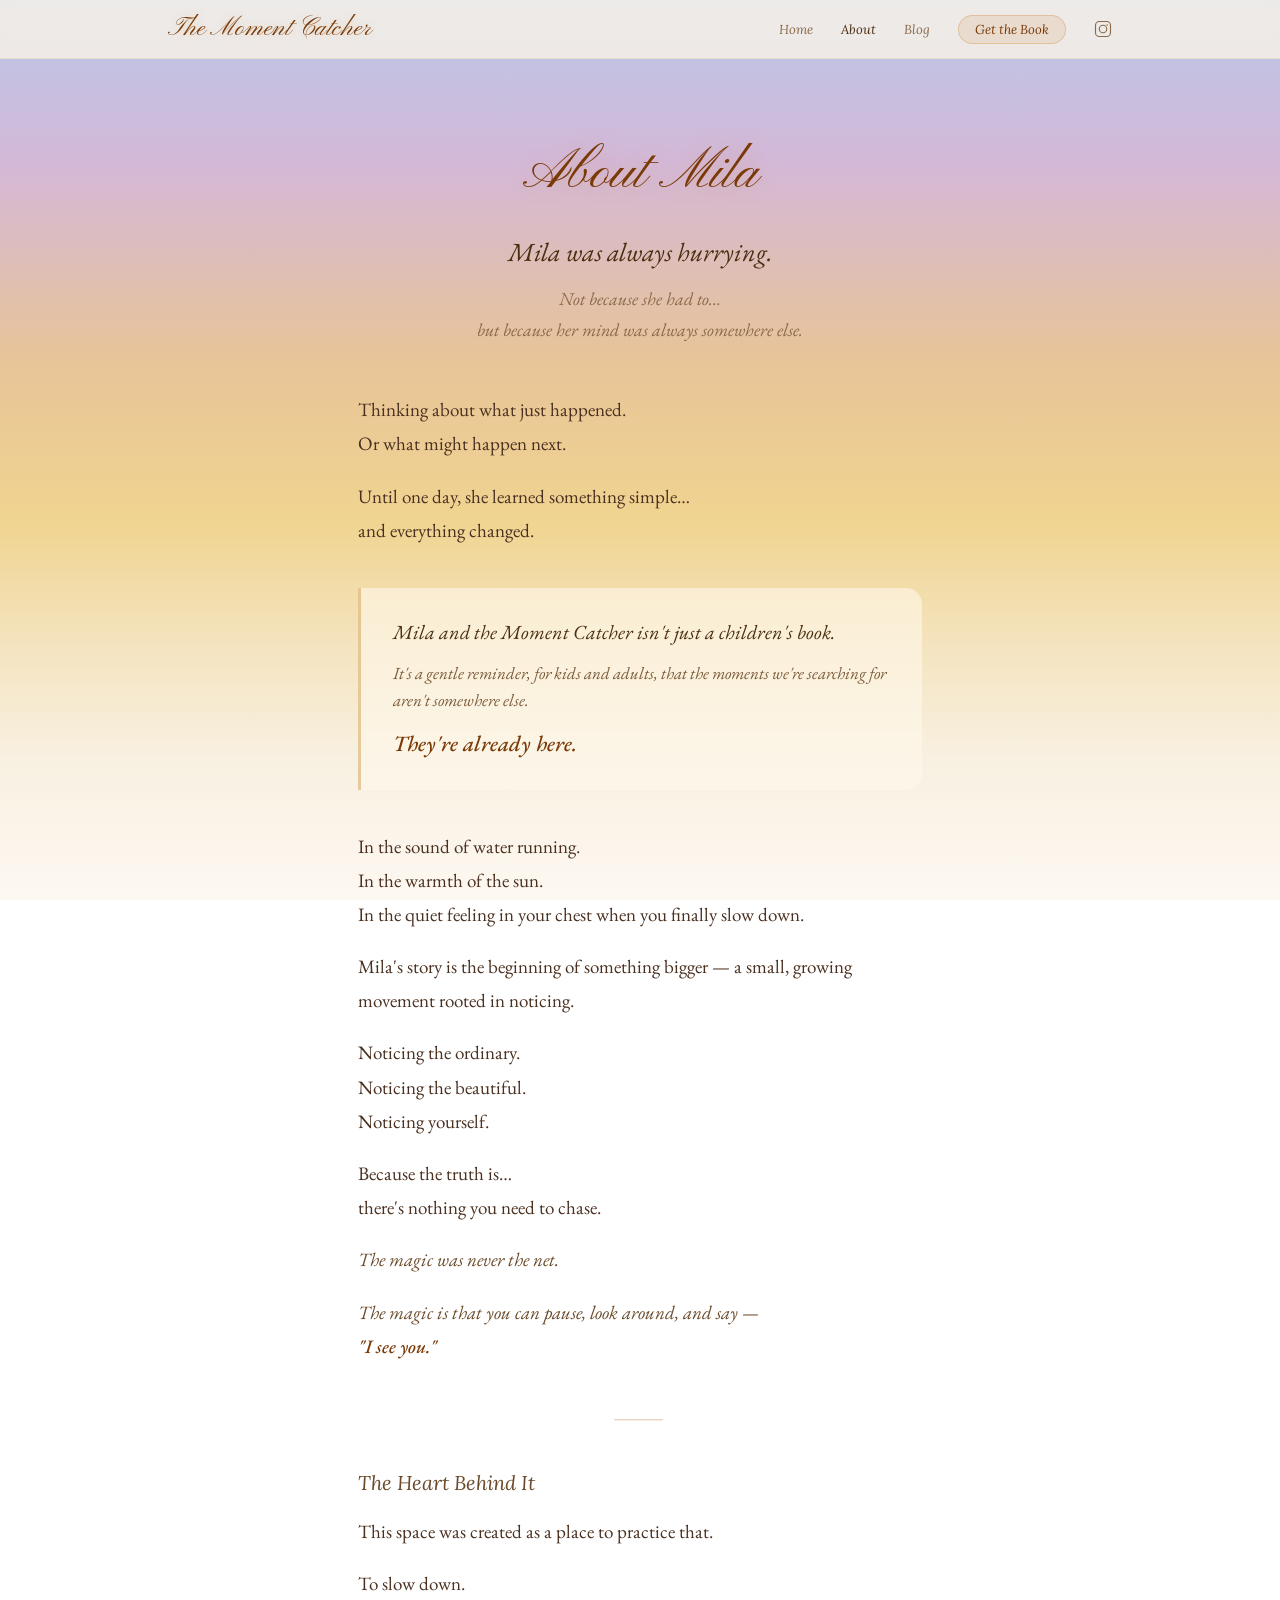
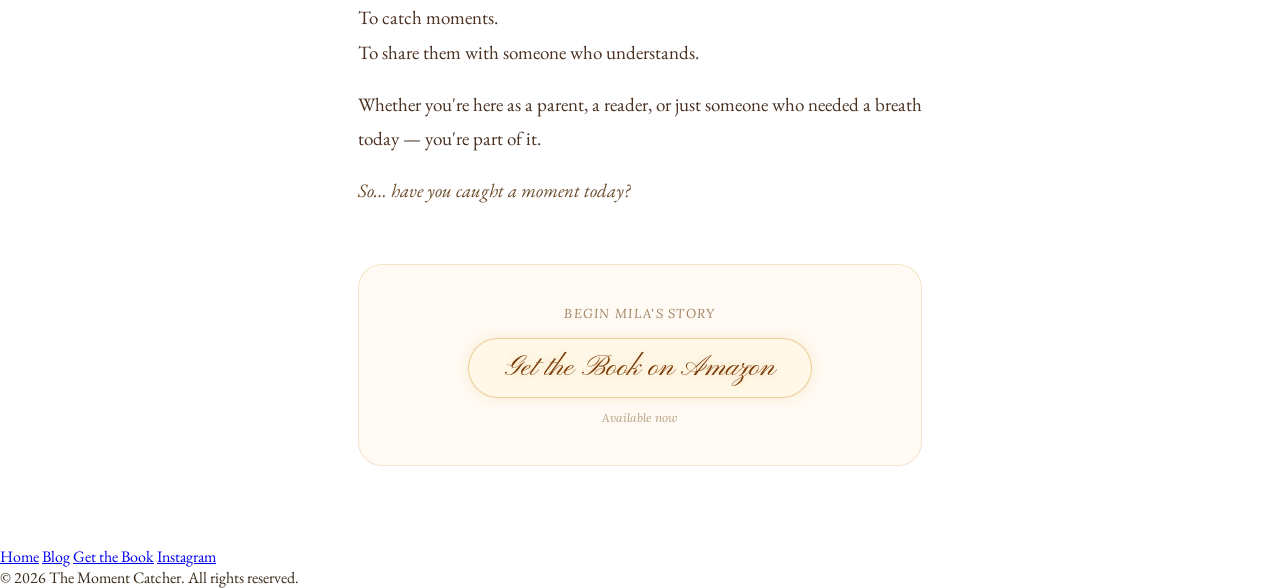
==== about.html @ d2b8ede4 "Add files via upload" ====
<!DOCTYPE html>
<html lang="en">
<head>
  <meta charset="UTF-8" />
  <meta name="viewport" content="width=device-width, initial-scale=1.0" />
  <title>About Mila — The Moment Catcher</title>
  <meta name="description" content="The story behind Mila and the Moment Catcher — a gentle reminder that the moments we're searching for are already here.">
  <link rel="preconnect" href="https://fonts.googleapis.com">
  <link href="https://fonts.googleapis.com/css2?family=EB+Garamond:ital,wght@0,400;0,500;1,400;1,500&family=Lora:ital,wght@0,400;1,400&family=Pinyon+Script&display=swap" rel="stylesheet">
  <link rel="stylesheet" href="nav.css" />
  <link rel="stylesheet" href="style.css" />
  <link rel="stylesheet" href="about.css" />
</head>
<body>

  <nav id="site-nav"></nav>

  <div class="about-root">

    <div class="about-hero">
      <div class="about-hero-text">
        <h1>About Mila</h1>
        <p class="about-lead">Mila was always hurrying.</p>
        <p class="about-lead-sub">Not because she had to…<br>but because her mind was always somewhere else.</p>
      </div>
    </div>

    <div class="about-body">

      <div class="about-section">
        <p>Thinking about what just happened.<br>Or what might happen next.</p>
        <p>Until one day, she learned something simple…<br>and everything changed.</p>
      </div>

      <div class="about-pullquote">
        <span>Mila and the Moment Catcher isn't just a children's book.</span>
        <span class="pullquote-sub">It's a gentle reminder, for kids and adults, that the moments we're searching for aren't somewhere else.</span>
        <span class="pullquote-em">They're already here.</span>
      </div>

      <div class="about-section">
        <p>In the sound of water running.<br>In the warmth of the sun.<br>In the quiet feeling in your chest when you finally slow down.</p>
        <p>Mila's story is the beginning of something bigger — a small, growing movement rooted in noticing.</p>
        <p>Noticing the ordinary.<br>Noticing the beautiful.<br>Noticing yourself.</p>
        <p>Because the truth is…<br>there's nothing you need to chase.</p>
        <p class="about-italic">The magic was never the net.</p>
        <p class="about-italic">The magic is that you can pause, look around, and say —<br><strong>"I see you."</strong></p>
      </div>

      <div class="about-divider">⸻</div>

      <div class="about-section about-heart">
        <h2>The Heart Behind It</h2>
        <p>This space was created as a place to practice that.</p>
        <p>To slow down.<br>To catch moments.<br>To share them with someone who understands.</p>
        <p>Whether you're here as a parent, a reader, or just someone who needed a breath today — you're part of it.</p>
        <p class="about-italic">So… have you caught a moment today?</p>
      </div>

      <div class="about-book-cta">
        <div class="about-book-label">Begin Mila's Story</div>
        <a href="https://www.amazon.com/dp/B0GY5KK8Y3" target="_blank" class="about-book-btn">Get the Book on Amazon</a>
        <div class="about-book-sub">Available now</div>
      </div>

    </div>

    <div class="site-footer">
      <a href="/">Home</a>
      <a href="/blog.html">Blog</a>
      <a href="https://www.amazon.com/dp/B0GY5KK8Y3" target="_blank">Get the Book</a>
      <a href="https://www.instagram.com/themomentcatcher_com" target="_blank">Instagram</a>
      <div class="site-footer-copy">© 2026 The Moment Catcher. All rights reserved.</div>
    </div>

  </div>

  <script src="nav.js"></script>
</body>
</html>
---- nav.css ----
/* ── Shared navigation ── */
#site-nav {
  position: sticky;
  top: 0;
  z-index: 100;
  background: rgba(248,242,232,0.82);
  backdrop-filter: blur(16px);
  -webkit-backdrop-filter: blur(16px);
  border-bottom: 1px solid rgba(210,160,80,0.18);
}

.nav-inner {
  max-width: 1000px;
  margin: 0 auto;
  padding: 0 28px;
  height: 58px;
  display: flex;
  align-items: center;
  justify-content: space-between;
}

.nav-logo {
  font-family: 'Pinyon Script', cursive;
  font-size: 26px;
  color: #7a3a08;
  text-decoration: none;
  text-shadow: 0 0 8px rgba(220,160,60,0.3);
  letter-spacing: 0.02em;
  white-space: nowrap;
}

.nav-links {
  display: flex;
  align-items: center;
  gap: 28px;
}

.nav-links a {
  font-family: 'Lora', serif;
  font-size: 13px;
  font-style: italic;
  color: #8a6a4a;
  text-decoration: none;
  transition: color 0.2s;
}

.nav-links a:hover,
.nav-links a.active { color: #4a2e10; }

.nav-book {
  background: rgba(210,140,60,0.15);
  border: 1px solid rgba(210,140,60,0.35);
  border-radius: 20px;
  padding: 5px 16px !important;
  color: #7a3a08 !important;
  font-style: italic;
  transition: background 0.2s !important;
}
.nav-book:hover { background: rgba(210,140,60,0.28) !important; }

.nav-ig { display: flex; align-items: center; color: #8a6a4a; }
.nav-ig:hover { color: #4a2e10; }

@media (max-width: 600px) {
  .nav-logo { font-size: 20px; }
  .nav-links { gap: 14px; }
  .nav-links a { font-size: 12px; }
  .nav-book { padding: 4px 10px !important; }
}
---- style.css ----
*, *::before, *::after { box-sizing: border-box; margin: 0; padding: 0; }

html { scroll-behavior: smooth; }

body {
  font-family: 'EB Garamond', Georgia, serif;
  background: linear-gradient(180deg,
    #b8c8e8 0%,
    #d4b8d8 18%,
    #e8c498 40%,
    #f0d490 58%,
    #f4e4c0 72%,
    #f8f0e0 84%,
    #fdf8f2 100%
  );
  background-attachment: fixed;
  min-height: 100vh;
  color: #3a2a1a;
}

.root { padding-bottom: 100px; min-height: 100vh; }

/* â”€â”€ Header â”€â”€ */
.top-section {
  text-align: center;
  padding: 72px 24px 52px;
  max-width: 540px;
  margin: 0 auto;
}

.prompt-text {
  font-size: 32px;
  font-weight: 400;
  font-style: italic;
  color: #4a2e10;
  line-height: 1.4;
  margin-bottom: 10px;
  text-shadow: 0 2px 20px rgba(255,220,160,0.5);
}

.sub-prompt {
  font-size: 15px;
  color: #8a6a4a;
  font-family: 'Lora', serif;
  margin-bottom: 36px;
  font-style: italic;
}

/* â”€â”€ Input card â”€â”€ */
.input-bubble {
  background: rgba(255,248,235,0.58);
  border: 1px solid rgba(210,160,80,0.28);
  border-radius: 28px;
  padding: 20px 24px 24px;
  text-align: left;
  backdrop-filter: blur(14px);
  -webkit-backdrop-filter: blur(14px);
  transition: border-color 0.25s;
}
.input-bubble:focus-within { border-color: rgba(210,160,80,0.55); }

.moment-input {
  width: 100%;
  border: none;
  outline: none;
  font-family: 'EB Garamond', Georgia, serif;
  font-size: 17px;
  color: #3a2010;
  background: transparent;
  resize: none;
  line-height: 1.7;
  min-height: 70px;
}
.moment-input::placeholder { color: #c8a87a; font-style: italic; }

.input-footer {
  display: flex;
  align-items: center;
  justify-content: space-between;
  margin-top: 16px;
  padding-top: 14px;
  border-top: 1px solid rgba(210,160,80,0.14);
}

.upload-label {
  font-size: 12px;
  color: #a08060;
  font-family: 'Lora', serif;
  cursor: pointer;
  display: flex;
  align-items: center;
  gap: 6px;
  font-style: italic;
  transition: color 0.2s;
}
.upload-label:hover { color: #6a4a30; }

/* â”€â”€ Glowing button â”€â”€ */
@keyframes pulseGlow {
  0%   { box-shadow: 0 0 12px rgba(220,160,60,0.4), 0 0 28px rgba(220,140,40,0.2); text-shadow: 0 0 10px rgba(220,160,60,0.7), 0 0 24px rgba(220,140,40,0.4); }
  50%  { box-shadow: 0 0 20px rgba(220,160,60,0.65), 0 0 44px rgba(220,140,40,0.35); text-shadow: 0 0 16px rgba(220,160,60,0.9), 0 0 36px rgba(220,140,40,0.55); }
  100% { box-shadow: 0 0 12px rgba(220,160,60,0.4), 0 0 28px rgba(220,140,40,0.2); text-shadow: 0 0 10px rgba(220,160,60,0.7), 0 0 24px rgba(220,140,40,0.4); }
}

.add-btn {
  background: rgba(255,240,200,0.25);
  color: #7a3a08;
  border: 1px solid rgba(220,170,80,0.6);
  border-radius: 32px;
  padding: 10px 32px;
  font-family: 'Pinyon Script', cursive;
  font-size: 32px;
  cursor: pointer;
  letter-spacing: 0.02em;
  line-height: 1.2;
  animation: pulseGlow 2.8s ease-in-out infinite;
  transition: transform 0.2s, background 0.2s;
}
.add-btn:hover { transform: scale(1.06); background: rgba(255,240,200,0.38); }
.add-btn:active { transform: scale(0.97); }
.add-btn:disabled { opacity: 0.5; cursor: not-allowed; animation: none; }

.clear-img-btn {
  display: block;
  margin-top: 6px;
  background: none;
  border: none;
  font-size: 11px;
  color: #a08060;
  font-family: 'Lora', serif;
  cursor: pointer;
  font-style: italic;
}

.submit-status {
  margin-top: 10px;
  font-size: 13px;
  font-family: 'Lora', serif;
  color: #8a6a4a;
  font-style: italic;
}

/* â”€â”€ Divider â”€â”€ */
.divider {
  text-align: center;
  margin: 0 auto 52px;
  color: rgba(180,120,60,0.35);
  font-size: 16px;
  letter-spacing: 10px;
}

/* â”€â”€ Mosaic â”€â”€ */
.bubbles-container {
  max-width: 1000px;
  margin: 0 auto;
  padding: 20px 24px 60px;
  display: flex;
  flex-wrap: wrap;
  align-items: flex-start;
  justify-content: center;
  gap: 0;
}

.loading-state {
  width: 100%;
  text-align: center;
  color: #b8a080;
  font-family: 'Lora', serif;
  font-size: 14px;
  font-style: italic;
  padding: 40px 0;
}

/* â”€â”€ Individual bubble â”€â”€ */
.bubble {
  position: relative;
  margin: 12px;
  cursor: default;
  /* scroll reveal â€” start invisible */
  opacity: 0;
  transform: translateY(40px) scale(0.92);
  transition: opacity 0.7s ease, transform 0.7s ease;
}

.bubble.visible {
  opacity: 1;
  transform: translateY(0) scale(1);
}

/* floating bob animations â€” 6 varieties */
@keyframes bobA { 0%,100%{ transform: translateY(0px) rotate(0deg); } 50%{ transform: translateY(-10px) rotate(0.5deg); } }
@keyframes bobB { 0%,100%{ transform: translateY(0px) rotate(0deg); } 50%{ transform: translateY(-7px) rotate(-0.8deg); } }
@keyframes bobC { 0%,100%{ transform: translateX(0px) translateY(0px); } 33%{ transform: translateX(6px) translateY(-5px); } 66%{ transform: translateX(-4px) translateY(-8px); } }
@keyframes bobD { 0%,100%{ transform: translateY(0px) rotate(0deg); } 50%{ transform: translateY(-12px) rotate(1deg); } }
@keyframes bobE { 0%,100%{ transform: translateX(0px) translateY(0px); } 50%{ transform: translateX(-8px) translateY(-6px); } }
@keyframes bobF { 0%,100%{ transform: translateY(0px) rotate(0deg); } 25%{ transform: translateY(-5px) rotate(-0.5deg); } 75%{ transform: translateY(-9px) rotate(0.5deg); } }

.bubble.visible.bob-a { animation: bobA var(--dur, 4s) ease-in-out infinite var(--delay, 0s); }
.bubble.visible.bob-b { animation: bobB var(--dur, 5s) ease-in-out infinite var(--delay, 0s); }
.bubble.visible.bob-c { animation: bobC var(--dur, 6s) ease-in-out infinite var(--delay, 0s); }
.bubble.visible.bob-d { animation: bobD var(--dur, 4.5s) ease-in-out infinite var(--delay, 0s); }
.bubble.visible.bob-e { animation: bobE var(--dur, 5.5s) ease-in-out infinite var(--delay, 0s); }
.bubble.visible.bob-f { animation: bobF var(--dur, 7s) ease-in-out infinite var(--delay, 0s); }

.bubble-inner {
  display: flex;
  align-items: center;
  justify-content: center;
  text-align: center;
  position: relative;
  overflow: hidden;
  transition: transform 0.35s cubic-bezier(0.34,1.56,0.64,1);
}

.bubble-inner:hover { transform: scale(1.04); }

/* shape variants */
.bubble-inner.shape-circle   { border-radius: 50%; }
.bubble-inner.shape-squircle { border-radius: 38%; }
.bubble-inner.shape-blob1    { border-radius: 60% 40% 55% 45% / 50% 45% 55% 50%; }
.bubble-inner.shape-blob2    { border-radius: 45% 55% 40% 60% / 55% 40% 60% 45%; }
.bubble-inner.shape-blob3    { border-radius: 50% 50% 65% 35% / 40% 60% 40% 60%; }
.bubble-inner.shape-pill     { border-radius: 999px; }

/* sheen highlight on tinted bubbles */
.bubble-inner.tinted::after {
  content: '';
  position: absolute;
  top: 8%; left: 14%;
  width: 30%; height: 18%;
  background: rgba(255,255,255,0.22);
  border-radius: 50%;
  transform: rotate(-20deg);
  pointer-events: none;
}

.bubble-text {
  font-family: 'EB Garamond', Georgia, serif;
  font-style: italic;
  line-height: 1.55;
  position: relative;
  z-index: 1;
}

.bubble-meta {
  position: absolute;
  bottom: -22px;
  left: 50%;
  transform: translateX(-50%);
  font-size: 10px;
  color: #a08060;
  font-family: 'Lora', serif;
  white-space: nowrap;
  font-style: italic;
}

/* â”€â”€ Footer â”€â”€ */
.quiet-footer {
  text-align: center;
  margin-top: 64px;
  padding: 0 24px;
  font-family: 'EB Garamond', Georgia, serif;
  font-size: 18px;
  font-style: italic;
  color: rgba(100,70,40,0.45);
  line-height: 1.7;
}

@media (max-width: 600px) {
  .prompt-text { font-size: 26px; }
  .add-btn { font-size: 26px; padding: 8px 24px; }
}
---- about.css ----
.about-root {
  min-height: 100vh;
  background: linear-gradient(180deg, #b8c8e8 0%, #d4b8d8 18%, #e8c498 40%, #f0d490 58%, #f4e4c0 72%, #f8f0e0 84%, #fdf8f2 100%);
  background-attachment: fixed;
  padding-bottom: 0;
}

.about-hero {
  text-align: center;
  padding: 80px 24px 48px;
  max-width: 640px;
  margin: 0 auto;
}

.about-hero h1 {
  font-family: 'Pinyon Script', cursive;
  font-size: 56px;
  color: #7a3a08;
  font-weight: 400;
  margin-bottom: 24px;
  text-shadow: 0 0 20px rgba(220,160,60,0.3);
}

.about-lead {
  font-family: 'EB Garamond', Georgia, serif;
  font-size: 26px;
  font-style: italic;
  color: #4a2e10;
  line-height: 1.5;
  margin-bottom: 12px;
}

.about-lead-sub {
  font-family: 'EB Garamond', Georgia, serif;
  font-size: 18px;
  font-style: italic;
  color: #8a6a4a;
  line-height: 1.7;
}

.about-body {
  max-width: 620px;
  margin: 0 auto;
  padding: 0 28px 80px;
}

.about-section {
  margin-bottom: 40px;
}

.about-section p {
  font-family: 'EB Garamond', Georgia, serif;
  font-size: 19px;
  color: #4a3020;
  line-height: 1.8;
  margin-bottom: 18px;
}

.about-italic {
  font-style: italic !important;
  color: #6a4a2a !important;
}

.about-section strong {
  font-weight: 500;
  font-style: italic;
  color: #7a3a08;
}

.about-pullquote {
  background: rgba(255,248,235,0.6);
  border-left: 3px solid rgba(210,160,80,0.5);
  border-radius: 0 16px 16px 0;
  padding: 28px 32px;
  margin: 40px 0;
  display: flex;
  flex-direction: column;
  gap: 12px;
}

.about-pullquote span {
  font-family: 'EB Garamond', Georgia, serif;
  font-size: 20px;
  font-style: italic;
  color: #4a2e10;
  line-height: 1.6;
}

.pullquote-sub {
  font-size: 17px !important;
  color: #7a5a3a !important;
}

.pullquote-em {
  font-size: 22px !important;
  color: #7a3a08 !important;
  font-weight: 500;
}

.about-divider {
  text-align: center;
  color: rgba(180,120,60,0.4);
  font-size: 20px;
  margin: 40px 0;
  letter-spacing: 4px;
}

.about-heart h2 {
  font-family: 'Lora', serif;
  font-size: 20px;
  font-weight: 400;
  font-style: italic;
  color: #6a4a2a;
  margin-bottom: 20px;
}

.about-book-cta {
  text-align: center;
  margin: 56px 0 0;
  padding: 40px 28px;
  background: rgba(255,248,235,0.55);
  border: 1px solid rgba(210,160,80,0.25);
  border-radius: 24px;
  backdrop-filter: blur(10px);
}

.about-book-label {
  font-family: 'Lora', serif;
  font-size: 13px;
  font-style: italic;
  color: #a08060;
  letter-spacing: 0.1em;
  text-transform: uppercase;
  margin-bottom: 16px;
}

.about-book-btn {
  display: inline-block;
  font-family: 'Pinyon Script', cursive;
  font-size: 30px;
  color: #7a3a08;
  text-decoration: none;
  border: 1px solid rgba(220,170,80,0.55);
  border-radius: 32px;
  padding: 10px 36px;
  background: rgba(255,240,200,0.25);
  transition: all 0.3s;
  text-shadow: 0 0 10px rgba(220,160,60,0.4);
  box-shadow: 0 0 14px rgba(220,160,60,0.2);
}

.about-book-btn:hover {
  background: rgba(255,240,200,0.4);
  box-shadow: 0 0 24px rgba(220,160,60,0.35);
}

.about-book-sub {
  margin-top: 12px;
  font-family: 'Lora', serif;
  font-size: 12px;
  font-style: italic;
  color: #b8a080;
}
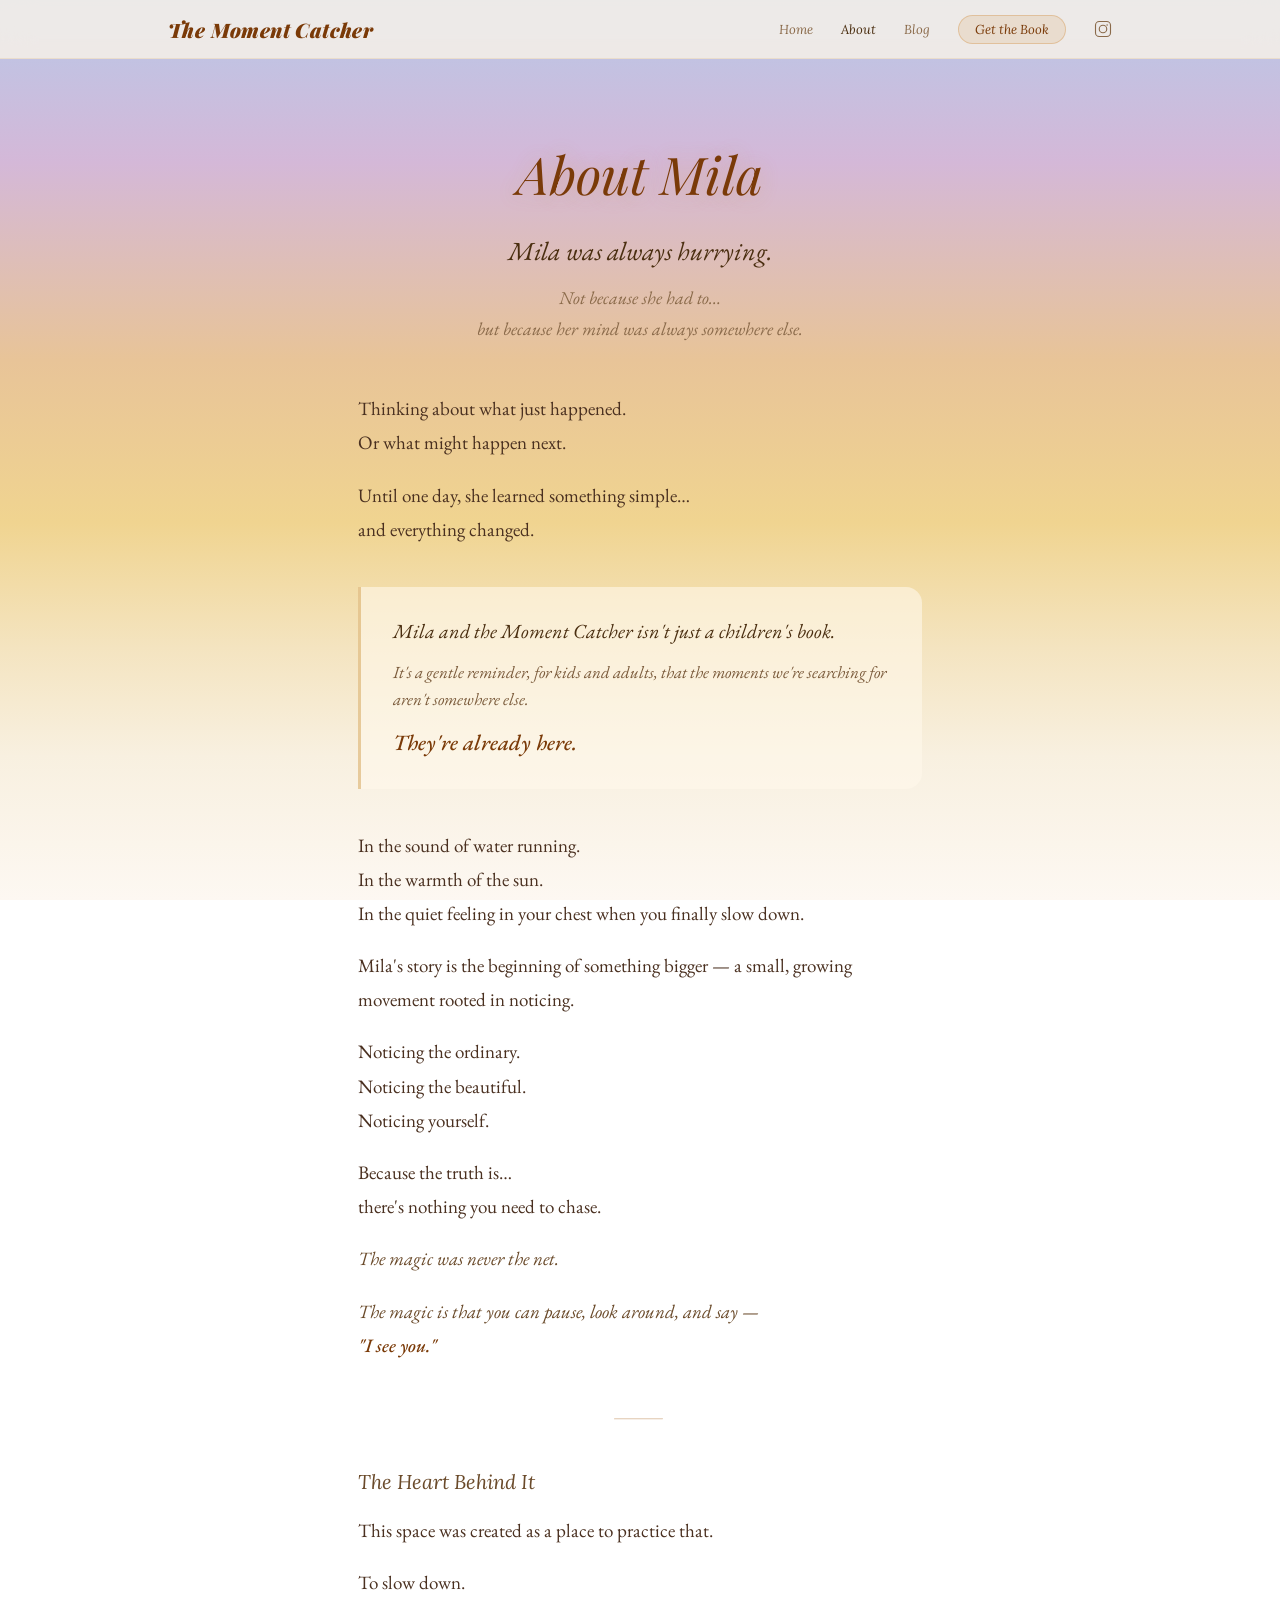
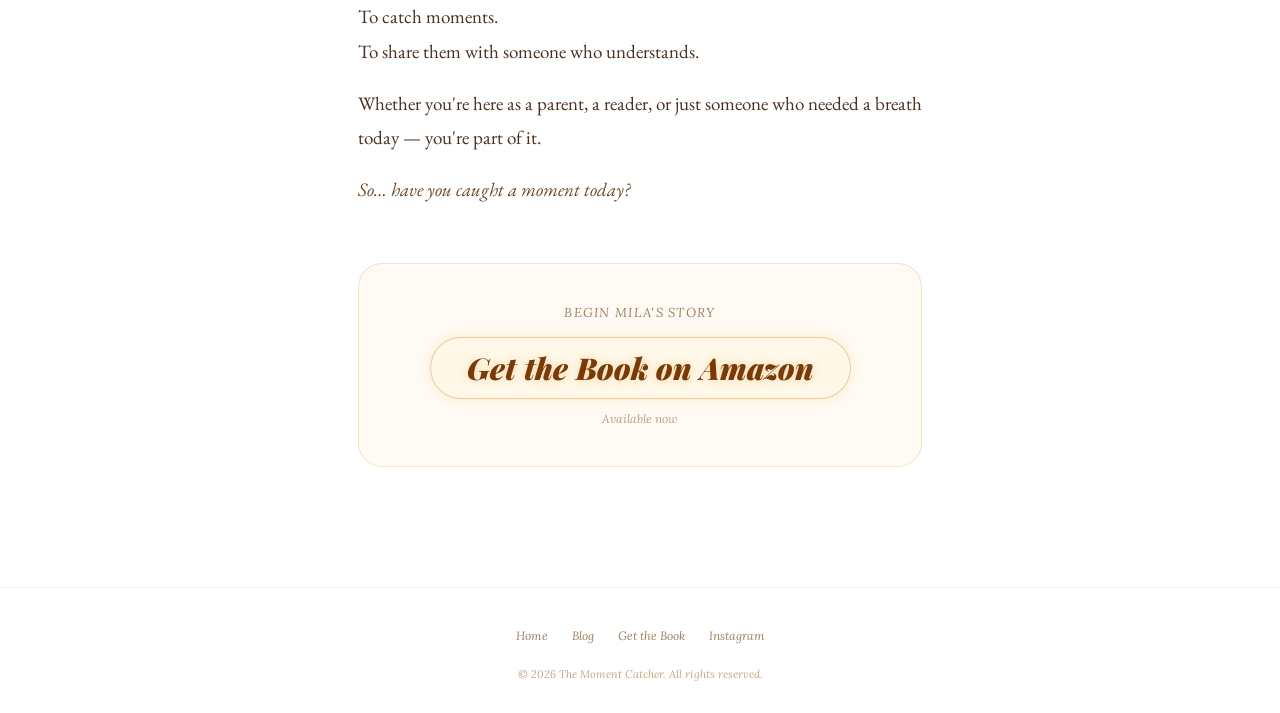
==== commit 19c765e4: "Update about.html" ====
--- a/about.html
+++ b/about.html
@@ -6,7 +6,7 @@
   <title>About Mila — The Moment Catcher</title>
   <meta name="description" content="The story behind Mila and the Moment Catcher — a gentle reminder that the moments we're searching for are already here.">
   <link rel="preconnect" href="https://fonts.googleapis.com">
-  <link href="https://fonts.googleapis.com/css2?family=EB+Garamond:ital,wght@0,400;0,500;1,400;1,500&family=Lora:ital,wght@0,400;1,400&family=Pinyon+Script&display=swap" rel="stylesheet">
+  <link href="https://fonts.googleapis.com/css2?family=EB+Garamond:ital,wght@0,400;0,500;1,400;1,500&family=Lora:ital,wght@0,400;1,400&family=Playfair+Display:ital,wght@0,700;0,900;1,700;1,900&display=swap" rel="stylesheet">
   <link rel="stylesheet" href="nav.css" />
   <link rel="stylesheet" href="style.css" />
   <link rel="stylesheet" href="about.css" />
--- a/nav.css
+++ b/nav.css
@@ -1,4 +1,3 @@
-/* ── Shared navigation ── */
 #site-nav {
   position: sticky;
   top: 0;
@@ -20,11 +19,12 @@
 }
 
 .nav-logo {
-  font-family: 'Pinyon Script', cursive;
-  font-size: 26px;
+  font-family: 'Playfair Display', Georgia, serif;
+  font-size: 20px;
+  font-weight: 900;
+  font-style: italic;
   color: #7a3a08;
   text-decoration: none;
-  text-shadow: 0 0 8px rgba(220,160,60,0.3);
   letter-spacing: 0.02em;
   white-space: nowrap;
 }
@@ -62,7 +62,7 @@
 .nav-ig:hover { color: #4a2e10; }
 
 @media (max-width: 600px) {
-  .nav-logo { font-size: 20px; }
+  .nav-logo { font-size: 16px; }
   .nav-links { gap: 14px; }
   .nav-links a { font-size: 12px; }
   .nav-book { padding: 4px 10px !important; }
--- a/style.css
+++ b/style.css
@@ -29,13 +29,14 @@
 }
 
 .prompt-text {
-  font-size: 32px;
-  font-weight: 400;
+  font-family: 'Playfair Display', Georgia, serif;
+  font-size: 36px;
+  font-weight: 900;
   font-style: italic;
   color: #4a2e10;
-  line-height: 1.4;
+  line-height: 1.3;
   margin-bottom: 10px;
-  text-shadow: 0 2px 20px rgba(255,220,160,0.5);
+  text-shadow: 0 2px 20px rgba(255,220,160,0.4);
 }
 
 .sub-prompt {
@@ -97,9 +98,9 @@
 
 /* â”€â”€ Glowing button â”€â”€ */
 @keyframes pulseGlow {
-  0%   { box-shadow: 0 0 12px rgba(220,160,60,0.4), 0 0 28px rgba(220,140,40,0.2); text-shadow: 0 0 10px rgba(220,160,60,0.7), 0 0 24px rgba(220,140,40,0.4); }
-  50%  { box-shadow: 0 0 20px rgba(220,160,60,0.65), 0 0 44px rgba(220,140,40,0.35); text-shadow: 0 0 16px rgba(220,160,60,0.9), 0 0 36px rgba(220,140,40,0.55); }
-  100% { box-shadow: 0 0 12px rgba(220,160,60,0.4), 0 0 28px rgba(220,140,40,0.2); text-shadow: 0 0 10px rgba(220,160,60,0.7), 0 0 24px rgba(220,140,40,0.4); }
+  0%   { box-shadow: 0 0 12px rgba(220,160,60,0.4), 0 0 28px rgba(220,140,40,0.2); text-shadow: 0 0 10px rgba(220,160,60,0.5), 0 0 20px rgba(220,140,40,0.3); }
+  50%  { box-shadow: 0 0 20px rgba(220,160,60,0.65), 0 0 44px rgba(220,140,40,0.35); text-shadow: 0 0 16px rgba(220,160,60,0.7), 0 0 32px rgba(220,140,40,0.4); }
+  100% { box-shadow: 0 0 12px rgba(220,160,60,0.4), 0 0 28px rgba(220,140,40,0.2); text-shadow: 0 0 10px rgba(220,160,60,0.5), 0 0 20px rgba(220,140,40,0.3); }
 }
 
 .add-btn {
@@ -107,16 +108,18 @@
   color: #7a3a08;
   border: 1px solid rgba(220,170,80,0.6);
   border-radius: 32px;
-  padding: 10px 32px;
-  font-family: 'Pinyon Script', cursive;
-  font-size: 32px;
+  padding: 10px 28px;
+  font-family: 'Playfair Display', Georgia, serif;
+  font-size: 18px;
+  font-weight: 700;
+  font-style: italic;
   cursor: pointer;
   letter-spacing: 0.02em;
   line-height: 1.2;
   animation: pulseGlow 2.8s ease-in-out infinite;
   transition: transform 0.2s, background 0.2s;
 }
-.add-btn:hover { transform: scale(1.06); background: rgba(255,240,200,0.38); }
+.add-btn:hover { transform: scale(1.05); background: rgba(255,240,200,0.38); }
 .add-btn:active { transform: scale(0.97); }
 .add-btn:disabled { opacity: 0.5; cursor: not-allowed; animation: none; }
 
@@ -158,7 +161,6 @@
   flex-wrap: wrap;
   align-items: flex-start;
   justify-content: center;
-  gap: 0;
 }
 
 .loading-state {
@@ -176,7 +178,6 @@
   position: relative;
   margin: 12px;
   cursor: default;
-  /* scroll reveal â€” start invisible */
   opacity: 0;
   transform: translateY(40px) scale(0.92);
   transition: opacity 0.7s ease, transform 0.7s ease;
@@ -187,7 +188,6 @@
   transform: translateY(0) scale(1);
 }
 
-/* floating bob animations â€” 6 varieties */
 @keyframes bobA { 0%,100%{ transform: translateY(0px) rotate(0deg); } 50%{ transform: translateY(-10px) rotate(0.5deg); } }
 @keyframes bobB { 0%,100%{ transform: translateY(0px) rotate(0deg); } 50%{ transform: translateY(-7px) rotate(-0.8deg); } }
 @keyframes bobC { 0%,100%{ transform: translateX(0px) translateY(0px); } 33%{ transform: translateX(6px) translateY(-5px); } 66%{ transform: translateX(-4px) translateY(-8px); } }
@@ -211,10 +211,8 @@
   overflow: hidden;
   transition: transform 0.35s cubic-bezier(0.34,1.56,0.64,1);
 }
-
 .bubble-inner:hover { transform: scale(1.04); }
 
-/* shape variants */
 .bubble-inner.shape-circle   { border-radius: 50%; }
 .bubble-inner.shape-squircle { border-radius: 38%; }
 .bubble-inner.shape-blob1    { border-radius: 60% 40% 55% 45% / 50% 45% 55% 50%; }
@@ -222,7 +220,6 @@
 .bubble-inner.shape-blob3    { border-radius: 50% 50% 65% 35% / 40% 60% 40% 60%; }
 .bubble-inner.shape-pill     { border-radius: 999px; }
 
-/* sheen highlight on tinted bubbles */
 .bubble-inner.tinted::after {
   content: '';
   position: absolute;
@@ -259,14 +256,46 @@
   text-align: center;
   margin-top: 64px;
   padding: 0 24px;
-  font-family: 'EB Garamond', Georgia, serif;
+  font-family: 'Playfair Display', Georgia, serif;
   font-size: 18px;
   font-style: italic;
+  font-weight: 400;
   color: rgba(100,70,40,0.45);
   line-height: 1.7;
 }
 
+/* â”€â”€ Shared site footer â”€â”€ */
+.site-footer {
+  text-align: center;
+  padding: 40px 24px 32px;
+  border-top: 1px solid rgba(210,160,80,0.15);
+  margin-top: 40px;
+  display: flex;
+  flex-wrap: wrap;
+  align-items: center;
+  justify-content: center;
+  gap: 24px;
+}
+
+.site-footer a {
+  font-family: 'Lora', serif;
+  font-size: 12px;
+  font-style: italic;
+  color: #a08060;
+  text-decoration: none;
+  transition: color 0.2s;
+}
+.site-footer a:hover { color: #5a3010; }
+
+.site-footer-copy {
+  width: 100%;
+  font-family: 'Lora', serif;
+  font-size: 11px;
+  color: #c0a880;
+  font-style: italic;
+}
+
 @media (max-width: 600px) {
-  .prompt-text { font-size: 26px; }
-  .add-btn { font-size: 26px; padding: 8px 24px; }
-}
+  .prompt-text { font-size: 28px; }
+  .add-btn { font-size: 16px; padding: 9px 22px; }
+}
--- a/about.css
+++ b/about.css
@@ -13,8 +13,8 @@
 }
 
 .about-hero h1 {
-  font-family: 'Pinyon Script', cursive;
-  font-size: 56px;
+  font-family: 'Playfair Display', Georgia, serif; font-weight: 900; font-style: italic;
+  font-size: 52px;
   color: #7a3a08;
   font-weight: 400;
   margin-bottom: 24px;
@@ -136,7 +136,7 @@
 
 .about-book-btn {
   display: inline-block;
-  font-family: 'Pinyon Script', cursive;
+  font-family: 'Playfair Display', Georgia, serif; font-weight: 900; font-style: italic;
   font-size: 30px;
   color: #7a3a08;
   text-decoration: none;
